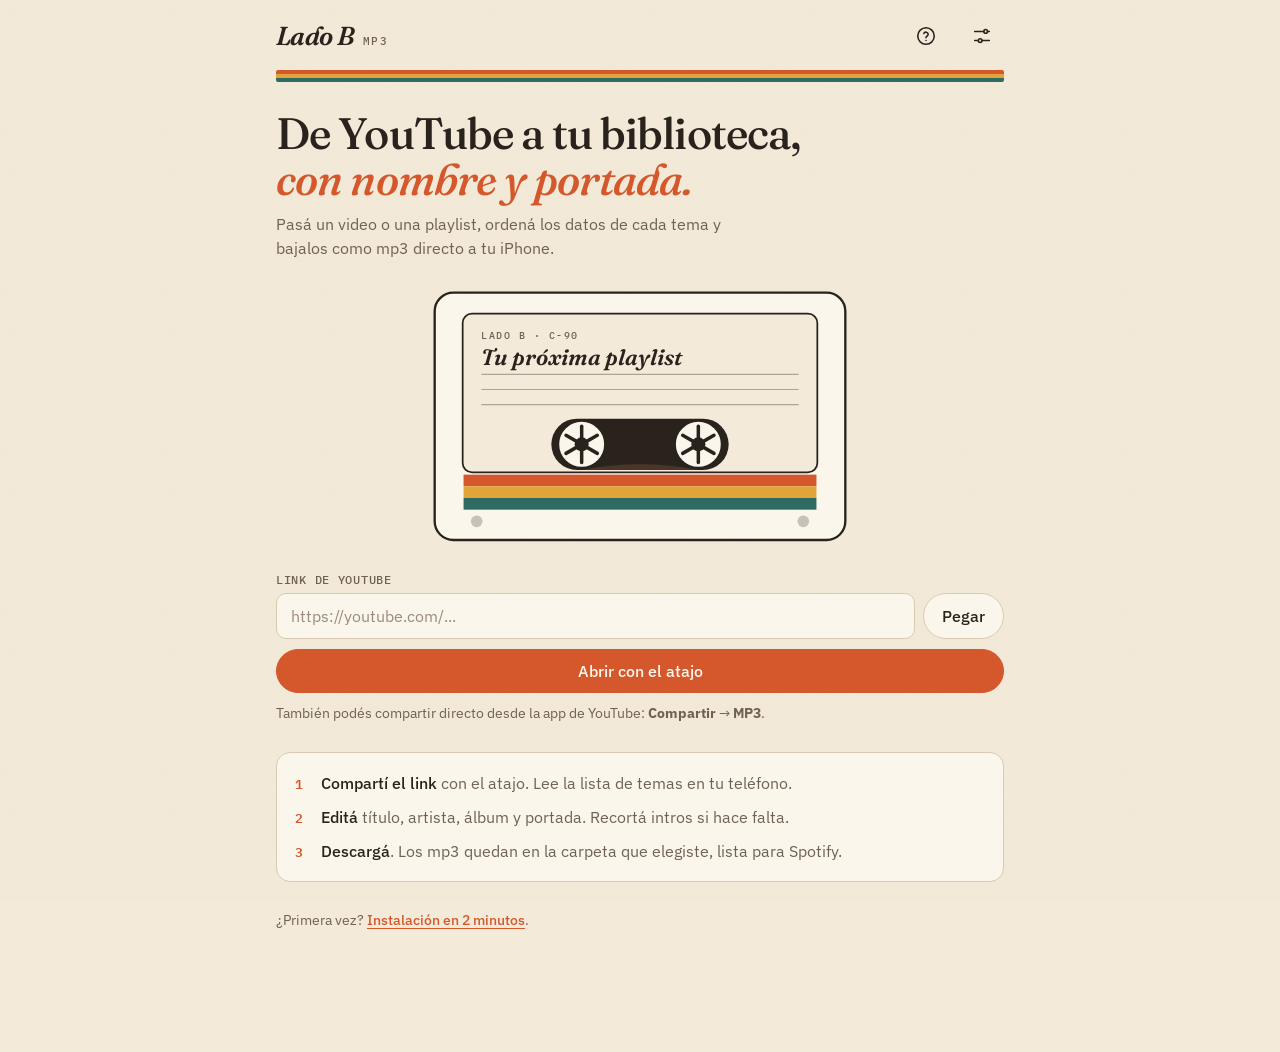
==== index.html @ 00c98a09 "Primera versión de Lado B Web estática para editar título, artista, álbum, portada y recortes de tem" ====
<!doctype html>
<html lang="es">
<head>
  <meta charset="utf-8">
  <meta name="viewport" content="width=device-width, initial-scale=1, viewport-fit=cover">
  <title>Lado B</title>
  <meta name="description" content="Pasá links de YouTube a mp3 con nombre, artista, álbum y portada, directo en tu iPhone.">
  <meta name="theme-color" content="#f3ead9" media="(prefers-color-scheme: light)">
  <meta name="theme-color" content="#1d1a17" media="(prefers-color-scheme: dark)">
  <meta name="apple-mobile-web-app-capable" content="yes">
  <meta name="apple-mobile-web-app-title" content="Lado B">
  <link rel="icon" href="assets/icono.svg" type="image/svg+xml">
  <link rel="apple-touch-icon" href="assets/icono-180.png">
  <link rel="preconnect" href="https://fonts.googleapis.com">
  <link rel="preconnect" href="https://fonts.gstatic.com" crossorigin>
  <link rel="stylesheet" href="https://fonts.googleapis.com/css2?family=Fraunces:ital,opsz,wght@0,9..144,500;0,9..144,600;1,9..144,500;1,9..144,600&family=IBM+Plex+Mono:wght@400;500;600&family=IBM+Plex+Sans:wght@400;500;600;700&display=swap">
  <link rel="stylesheet" href="assets/estilo.css">
</head>
<body>
  <div class="pagina">
    <header class="cabecera">
      <a class="marca" href="./" data-accion="inicio"><b>Lado B</b><span>mp3</span></a>
      <a class="icono" href="instalar.html" aria-label="Instalación y ayuda" title="Instalación y ayuda">
        <svg class="i" viewBox="0 0 24 24"><circle cx="12" cy="12" r="9"/><path d="M9.6 9.3a2.5 2.5 0 0 1 4.8.9c0 1.7-2.4 2.2-2.4 3.6M12 17h.01"/></svg>
      </a>
      <button class="icono" data-accion="ajustes" aria-label="Ajustes" title="Ajustes">
        <svg class="i" viewBox="0 0 24 24"><path d="M4 7h10M18 7h2M4 17h4M12 17h8"/><circle cx="16" cy="7" r="2"/><circle cx="10" cy="17" r="2"/></svg>
      </button>
    </header>
    <div class="rayas" aria-hidden="true"></div>
    <main id="app"></main>
  </div>

  <footer class="pie oculto" id="pie"></footer>
  <dialog class="hoja" id="hoja"></dialog>
  <input type="file" accept="image/*" id="archivo-tapa" class="sr" tabindex="-1">

  <noscript><p style="padding:16px">Lado B necesita JavaScript activado.</p></noscript>
  <script type="module" src="assets/app.js"></script>
</body>
</html>
---- assets/estilo.css ----
/* Lado B: papel crema, tinta cálida y las tres rayas de un casete de los 70. */

:root {
  --papel: #f3ead9;
  --papel-2: #ebe0cb;
  --carton: #fbf6ec;
  --tinta: #2a231d;
  --tinta-2: #6e6155;
  --tinta-3: #9a8b7c;
  --linea: #d8c9b0;
  --naranja: #d4582c;
  --naranja-tinta: #fff7ee;
  --mostaza: #e0a43a;
  --verde: #2f6b61;
  --rojo: #b2392a;
  --sombra: 0 1px 0 rgba(42, 35, 29, 0.06), 0 8px 24px -12px rgba(42, 35, 29, 0.25);
  --radio: 14px;
  --serif: "Fraunces", Georgia, serif;
  --sans: "IBM Plex Sans", system-ui, -apple-system, sans-serif;
  --mono: "IBM Plex Mono", ui-monospace, Menlo, monospace;
  color-scheme: light;
}

@media (prefers-color-scheme: dark) {
  :root:not([data-tema="claro"]) {
    --papel: #1d1a17;
    --papel-2: #26221e;
    --carton: #2c2723;
    --tinta: #f1e7d6;
    --tinta-2: #b4a694;
    --tinta-3: #85786b;
    --linea: #3d3630;
    --naranja: #e8703f;
    --naranja-tinta: #1d1a17;
    --mostaza: #e9b34e;
    --verde: #5fa596;
    --rojo: #e2604f;
    --sombra: 0 1px 0 rgba(0, 0, 0, 0.3), 0 10px 28px -14px rgba(0, 0, 0, 0.7);
    color-scheme: dark;
  }
}
:root[data-tema="oscuro"] {
  --papel: #1d1a17;
  --papel-2: #26221e;
  --carton: #2c2723;
  --tinta: #f1e7d6;
  --tinta-2: #b4a694;
  --tinta-3: #85786b;
  --linea: #3d3630;
  --naranja: #e8703f;
  --naranja-tinta: #1d1a17;
  --mostaza: #e9b34e;
  --verde: #5fa596;
  --rojo: #e2604f;
  --sombra: 0 1px 0 rgba(0, 0, 0, 0.3), 0 10px 28px -14px rgba(0, 0, 0, 0.7);
  color-scheme: dark;
}

* { box-sizing: border-box; }
html { -webkit-text-size-adjust: 100%; }
body {
  margin: 0;
  background: var(--papel);
  color: var(--tinta);
  font: 400 16px/1.5 var(--sans);
  -webkit-font-smoothing: antialiased;
  min-height: 100dvh;
}
/* Grano de papel, muy suave. */
body::before {
  content: "";
  position: fixed;
  inset: 0;
  pointer-events: none;
  opacity: 0.35;
  mix-blend-mode: multiply;
  background-image: url("data:image/svg+xml;utf8,<svg xmlns='http://www.w3.org/2000/svg' width='160' height='160'><filter id='n'><feTurbulence type='fractalNoise' baseFrequency='.9' numOctaves='2' stitchTiles='stitch'/><feColorMatrix values='0 0 0 0 .45 0 0 0 0 .38 0 0 0 0 .3 0 0 0 .09 0'/></filter><rect width='100%' height='100%' filter='url(%23n)'/></svg>");
  z-index: 0;
}
:root[data-tema="oscuro"] body::before { mix-blend-mode: screen; opacity: 0.15; }
@media (prefers-color-scheme: dark) {
  :root:not([data-tema="claro"]) body::before { mix-blend-mode: screen; opacity: 0.15; }
}

a { color: inherit; }
img { display: block; }
button, input, select, textarea { font: inherit; color: inherit; }
.mono { font-family: var(--mono); }
.oculto { display: none !important; }
.sr { position: absolute; width: 1px; height: 1px; overflow: hidden; clip: rect(0 0 0 0); }

/* ----------------------------------------------------------- estructura */

.pagina {
  position: relative;
  z-index: 1;
  max-width: 760px;
  margin: 0 auto;
  padding: 0 16px calc(120px + env(safe-area-inset-bottom));
}

.cabecera {
  display: flex;
  align-items: center;
  gap: 12px;
  padding: calc(14px + env(safe-area-inset-top)) 0 12px;
}
.marca {
  display: flex;
  align-items: baseline;
  gap: 8px;
  text-decoration: none;
  margin-right: auto;
}
.marca b {
  font: italic 600 26px/1 var(--serif);
  letter-spacing: -0.02em;
}
.marca span {
  font: 500 11px/1 var(--mono);
  letter-spacing: 0.12em;
  text-transform: uppercase;
  color: var(--tinta-2);
}
.rayas {
  height: 12px;
  border-radius: 2px;
  background: linear-gradient(var(--naranja) 0 33.3%, var(--mostaza) 33.3% 66.6%, var(--verde) 66.6%);
  margin-bottom: 20px;
}

/* --------------------------------------------------------------- botones */

.boton {
  display: inline-flex;
  align-items: center;
  justify-content: center;
  gap: 8px;
  min-height: 44px;
  padding: 0 18px;
  border-radius: 999px;
  border: 1.5px solid var(--tinta);
  background: transparent;
  font-weight: 500;
  text-decoration: none;
  cursor: pointer;
  white-space: nowrap;
  transition: transform 0.08s, background 0.15s;
}
.boton:active { transform: translateY(1px); }
.boton:disabled { opacity: 0.4; cursor: default; }
.boton.primario { background: var(--naranja); border-color: var(--naranja); color: var(--naranja-tinta); }
.boton.chico { min-height: 36px; padding: 0 14px; font-size: 14px; }
.boton.ancho { width: 100%; }
.boton.suave { border-color: var(--linea); background: var(--carton); }
.icono {
  display: inline-grid;
  place-items: center;
  width: 44px;
  height: 44px;
  border: 0;
  border-radius: 50%;
  background: transparent;
  cursor: pointer;
  color: var(--tinta);
  flex: none;
}
.icono:hover { background: var(--papel-2); }
.icono:disabled { opacity: 0.3; }
svg.i { width: 22px; height: 22px; fill: none; stroke: currentColor; stroke-width: 1.7; stroke-linecap: round; stroke-linejoin: round; }

.enlace {
  border: 0;
  background: none;
  padding: 0;
  color: var(--naranja);
  font-weight: 500;
  cursor: pointer;
  text-decoration: underline;
  text-underline-offset: 3px;
}

/* ------------------------------------------------------------- formularios */

.campo { display: grid; gap: 6px; }
.campo > span {
  display: flex;
  align-items: center;
  gap: 8px;
  font: 500 12px/1.2 var(--mono);
  letter-spacing: 0.06em;
  text-transform: uppercase;
  color: var(--tinta-2);
}
.campo small { color: var(--tinta-3); font-size: 13px; }
.entrada {
  width: 100%;
  min-height: 46px;
  padding: 10px 14px;
  border: 1.5px solid var(--linea);
  border-radius: 10px;
  background: var(--carton);
  font-size: 16px;
  outline: none;
  transition: border-color 0.15s;
}
.entrada:focus { border-color: var(--tinta); }
.entrada::placeholder { color: var(--tinta-3); }
.dos { display: grid; grid-template-columns: 1fr 1fr; gap: 12px; }
.tres { display: grid; grid-template-columns: 1fr 1fr 1fr; gap: 12px; }

.marca-n {
  display: inline-grid;
  place-items: center;
  width: 18px;
  height: 18px;
  border-radius: 50%;
  background: var(--tinta);
  color: var(--papel);
  font: 600 11px/1 var(--mono);
  letter-spacing: 0;
  flex: none;
}

.casilla {
  appearance: none;
  -webkit-appearance: none;
  width: 24px;
  height: 24px;
  margin: 0;
  border: 1.5px solid var(--tinta-3);
  border-radius: 7px;
  background: var(--carton);
  display: grid;
  place-items: center;
  cursor: pointer;
  flex: none;
}
.casilla:checked { background: var(--tinta); border-color: var(--tinta); }
.casilla:checked::after {
  content: "";
  width: 11px;
  height: 6px;
  border: solid var(--papel);
  border-width: 0 0 2px 2px;
  transform: translateY(-1px) rotate(-45deg);
}
.casilla:indeterminate { background: var(--tinta); border-color: var(--tinta); }
.casilla:indeterminate::after { content: ""; width: 10px; height: 2px; background: var(--papel); }

.segmentos {
  display: flex;
  padding: 3px;
  gap: 3px;
  border-radius: 12px;
  background: var(--papel-2);
}
.segmentos label { flex: 1; }
.segmentos input { position: absolute; opacity: 0; }
.segmentos span {
  display: grid;
  place-items: center;
  min-height: 40px;
  border-radius: 9px;
  font: 500 14px/1 var(--mono);
  cursor: pointer;
}
.segmentos input:checked + span { background: var(--carton); box-shadow: var(--sombra); }
.segmentos input:focus-visible + span { outline: 2px solid var(--naranja); }

.interruptor { display: flex; align-items: center; justify-content: space-between; gap: 16px; cursor: pointer; }
.interruptor input { appearance: none; -webkit-appearance: none; width: 50px; height: 30px; border-radius: 99px; background: var(--linea); position: relative; transition: background 0.2s; flex: none; cursor: pointer; margin: 0; }
.interruptor input::after { content: ""; position: absolute; top: 3px; left: 3px; width: 24px; height: 24px; border-radius: 50%; background: var(--carton); transition: transform 0.2s; box-shadow: 0 1px 3px rgba(0,0,0,.25); }
.interruptor input:checked { background: var(--verde); }
.interruptor input:checked::after { transform: translateX(20px); }

/* ---------------------------------------------------------------- casete */

.casete { width: 100%; max-width: 420px; margin: 0 auto; display: block; color: var(--tinta); }
.casete .carcasa { fill: var(--carton); stroke: currentColor; stroke-width: 2; }
.casete .etiqueta { fill: var(--papel); stroke: currentColor; stroke-width: 1.5; }
.casete .r1 { fill: var(--naranja); }
.casete .r2 { fill: var(--mostaza); }
.casete .r3 { fill: var(--verde); }
.casete .ventana { fill: var(--tinta); }
.casete .carrete { fill: var(--carton); stroke: currentColor; stroke-width: 1.5; }
.casete .cinta { fill: #4a3628; }
.casete .rayita { stroke: currentColor; stroke-width: 1; opacity: 0.35; }
.casete text { fill: currentColor; }
.casete .titulo-casete { font: italic 600 19px var(--serif); }
.casete .sub-casete { font: 500 9px var(--mono); letter-spacing: 0.14em; text-transform: uppercase; fill: var(--tinta-2); }
.casete .giro { transform-box: fill-box; transform-origin: center; }
.girando .casete .giro { animation: girar 2.4s linear infinite; }
@keyframes girar { to { transform: rotate(360deg); } }
@media (prefers-reduced-motion: reduce) { .girando .casete .giro { animation: none; } }

/* ----------------------------------------------------------- vista vacía */

.inicio { display: grid; gap: 28px; padding-top: 8px; }
.inicio h1 {
  font: 500 clamp(30px, 7vw, 44px)/1.05 var(--serif);
  letter-spacing: -0.02em;
  margin: 0;
  text-wrap: balance;
}
.inicio h1 em { color: var(--naranja); }
.inicio p.bajada { margin: 10px 0 0; color: var(--tinta-2); max-width: 46ch; }
.pegar { display: grid; gap: 10px; }
.pegar .fila { display: flex; gap: 8px; }
.pegar .fila .entrada { flex: 1; }
.pasos { list-style: none; margin: 0; padding: 0; display: grid; gap: 10px; counter-reset: paso; }
.pasos li { display: flex; gap: 12px; align-items: baseline; color: var(--tinta-2); counter-increment: paso; }
.pasos li::before { content: counter(paso); font: 600 13px var(--mono); color: var(--naranja); min-width: 14px; }
.pasos b { color: var(--tinta); font-weight: 500; }

.tarjeta {
  background: var(--carton);
  border: 1.5px solid var(--linea);
  border-radius: var(--radio);
  padding: 18px;
}
.tarjeta h2, .seccion-titulo {
  font: 500 12px/1 var(--mono);
  letter-spacing: 0.12em;
  text-transform: uppercase;
  color: var(--tinta-2);
  margin: 0 0 14px;
}
.recientes { list-style: none; margin: 0; padding: 0; }
.recientes li + li { border-top: 1px solid var(--linea); }
.recientes button {
  width: 100%;
  display: flex;
  align-items: center;
  gap: 12px;
  padding: 10px 0;
  border: 0;
  background: none;
  text-align: left;
  cursor: pointer;
}
.recientes img { width: 44px; height: 44px; border-radius: 6px; object-fit: cover; background: var(--papel-2); }
.recientes .t { font-weight: 500; overflow: hidden; text-overflow: ellipsis; white-space: nowrap; }
.recientes .s { font: 12px var(--mono); color: var(--tinta-3); }

/* ------------------------------------------------------------ lista */

.resumen { display: grid; gap: 18px; margin-bottom: 18px; }
.resumen .casete { max-width: 300px; }
.aviso {
  display: flex;
  gap: 12px;
  align-items: center;
  justify-content: space-between;
  flex-wrap: wrap;
  padding: 12px 14px;
  border-radius: 12px;
  background: color-mix(in srgb, var(--mostaza) 22%, var(--papel));
  border: 1.5px solid color-mix(in srgb, var(--mostaza) 60%, var(--papel));
  font-size: 15px;
}

.barra {
  position: sticky;
  top: 0;
  z-index: 5;
  display: flex;
  align-items: center;
  gap: 10px;
  padding: 10px 0;
  margin: 0 -16px;
  padding-inline: 16px;
  background: color-mix(in srgb, var(--papel) 92%, transparent);
  backdrop-filter: blur(10px);
  -webkit-backdrop-filter: blur(10px);
  border-bottom: 1px solid var(--linea);
}
.barra .cuenta { font: 500 13px var(--mono); color: var(--tinta-2); margin-right: auto; white-space: nowrap; }
.barra .boton.chico { padding: 0 12px; gap: 6px; }
.barra .boton svg.i { width: 18px; height: 18px; }

.temas { list-style: none; margin: 0; padding: 0; }
.tema {
  display: grid;
  grid-template-columns: auto 52px 1fr auto;
  align-items: center;
  gap: 12px;
  padding: 10px 4px;
  border-bottom: 1px solid var(--linea);
  cursor: pointer;
  border-radius: 8px;
}
.tema:hover { background: var(--papel-2); }
.tema .tapa { width: 52px; height: 52px; border-radius: 6px; object-fit: cover; background: var(--papel-2); }
.tema .info { min-width: 0; }
.tema .titulo, .tema .sub { overflow: hidden; text-overflow: ellipsis; white-space: nowrap; }
.tema .titulo { font-weight: 500; }
.tema .sub { font-size: 14px; color: var(--tinta-2); }
.tema .sub .falta { color: var(--rojo); }
.tema .meta { display: grid; justify-items: end; gap: 2px; font: 13px var(--mono); color: var(--tinta-2); }
.tema .nro { font: 12px var(--mono); color: var(--tinta-3); margin-right: 4px; }
.etiqueta-corte {
  font: 500 10px/1 var(--mono);
  letter-spacing: 0.06em;
  text-transform: uppercase;
  padding: 3px 6px;
  border-radius: 4px;
  background: color-mix(in srgb, var(--verde) 18%, transparent);
  color: var(--verde);
}
.tema.apagado .tapa, .tema.apagado .info { opacity: 0.45; }

.pie {
  position: fixed;
  left: 0;
  right: 0;
  bottom: 0;
  z-index: 10;
  padding: 12px 16px calc(12px + env(safe-area-inset-bottom));
  background: color-mix(in srgb, var(--papel) 94%, transparent);
  backdrop-filter: blur(12px);
  -webkit-backdrop-filter: blur(12px);
  border-top: 1px solid var(--linea);
}
.pie .adentro { max-width: 760px; margin: 0 auto; display: flex; align-items: center; gap: 14px; }
.pie .peso { font: 12px/1.3 var(--mono); color: var(--tinta-2); }
.pie .boton { margin-left: auto; }

/* ------------------------------------------------------------ hojas */

dialog.hoja {
  border: 0;
  padding: 0;
  margin: auto auto 0;
  width: 100%;
  max-width: 640px;
  max-height: 92dvh;
  border-radius: 22px 22px 0 0;
  background: var(--papel);
  color: var(--tinta);
  box-shadow: 0 -10px 40px rgba(0, 0, 0, 0.25);
  overflow: hidden;
}
dialog.hoja[open] { display: flex; flex-direction: column; animation: subir 0.22s ease-out; }
dialog.hoja::backdrop { background: rgba(20, 16, 12, 0.45); }
@keyframes subir { from { transform: translateY(40px); opacity: 0; } }
@media (min-width: 700px) {
  dialog.hoja { margin: auto; border-radius: 22px; max-height: 88dvh; }
}
.hoja-cabeza {
  display: flex;
  align-items: center;
  gap: 4px;
  padding: 10px 10px 10px 20px;
  border-bottom: 1px solid var(--linea);
}
.hoja-cabeza h2 { font: 600 20px/1.2 var(--serif); margin: 0 auto 0 0; }
.hoja-cabeza .pos { font: 13px var(--mono); color: var(--tinta-2); margin-right: 4px; }
.hoja-cuerpo { overflow-y: auto; padding: 20px; display: grid; gap: 22px; overscroll-behavior: contain; }
.hoja-pie {
  padding: 12px 20px calc(12px + env(safe-area-inset-bottom));
  border-top: 1px solid var(--linea);
  display: flex;
  gap: 10px;
}
.hoja-pie .boton { flex: 1; }
.bloque { display: grid; gap: 14px; }
.bloque + .bloque { padding-top: 22px; border-top: 1px dashed var(--linea); }
.nota { margin: 0; font-size: 14px; color: var(--tinta-2); }

/* -------------------------------------- vista previa (cómo se ve en Spotify) */

.vista {
  position: relative;
  display: grid;
  grid-template-columns: 136px 1fr;
  gap: 14px;
  align-items: center;
  padding: 16px;
  border-radius: var(--radio);
  background: #191512;
  color: #f4ece0;
}
.vista .disco {
  position: relative;
  width: 136px;
  height: 104px;
}
.vista .disco::before {
  /* el vinilo que asoma detrás de la tapa */
  content: "";
  position: absolute;
  top: 4px;
  left: 38px;
  width: 96px;
  height: 96px;
  border-radius: 50%;
  background:
    radial-gradient(circle, #111 0 3%, var(--naranja) 4% 30%, #0c0c0c 31% 33%, transparent 34%),
    repeating-radial-gradient(circle, #0e0e0e 0 1.5px, #333 1.5px 2.5px);
  box-shadow: 0 0 0 1px #3a322b;
}
.vista .disco img, .vista .disco .sin-tapa {
  position: relative;
  width: 100px;
  height: 100px;
  border-radius: 4px;
  object-fit: cover;
  box-shadow: 0 6px 16px rgba(0, 0, 0, 0.5);
  background: #2a2420;
}
.vista .sin-tapa { display: grid; place-items: center; font: 11px var(--mono); color: #9a8b7c; }
.vista .textos { min-width: 0; display: grid; gap: 4px; }
.vista .v-de { font: 500 10px/1.2 var(--mono); letter-spacing: 0.12em; text-transform: uppercase; color: #b4a694; }
.vista .v-titulo { font: 700 19px/1.2 var(--sans); overflow-wrap: anywhere; }
.vista .v-artista { font-size: 14px; color: #c9bcaa; }
.vista .vacio { color: #85786b; font-style: italic; font-weight: 400; }
.vista .marca-n { background: #f4ece0; color: #191512; width: 16px; height: 16px; font-size: 10px; vertical-align: 2px; margin-right: 6px; }
.vista .disco .marca-n { position: absolute; top: -6px; left: -6px; z-index: 2; }
.vista-pie { grid-column: 1 / -1; font: 11px/1.4 var(--mono); color: #9a8b7c; border-top: 1px solid #3a322b; padding-top: 10px; }

/* -------------------------------------------------------- portada / opciones */

.opciones-tapa { display: flex; gap: 10px; overflow-x: auto; padding-bottom: 4px; scrollbar-width: none; }
.opcion-tapa {
  flex: none;
  display: grid;
  gap: 6px;
  justify-items: center;
  width: 78px;
  border: 0;
  background: none;
  padding: 0;
  cursor: pointer;
  font: 11px var(--mono);
  color: var(--tinta-2);
}
.opcion-tapa .cuadro {
  width: 72px;
  height: 72px;
  border-radius: 8px;
  border: 2px solid transparent;
  outline: 1.5px solid var(--linea);
  background: var(--papel-2) center / cover no-repeat;
  display: grid;
  place-items: center;
  color: var(--tinta-2);
}
.opcion-tapa[aria-pressed="true"] .cuadro { border-color: var(--papel); outline: 2.5px solid var(--naranja); }
.opcion-tapa[aria-pressed="true"] { color: var(--tinta); }

.resultados { list-style: none; margin: 0; padding: 0; display: grid; gap: 4px; }
.resultados button {
  width: 100%;
  display: grid;
  grid-template-columns: 48px 1fr;
  gap: 12px;
  align-items: center;
  padding: 8px;
  border: 0;
  border-radius: 10px;
  background: none;
  text-align: left;
  cursor: pointer;
}
.resultados button:hover { background: var(--papel-2); }
.resultados img { width: 48px; height: 48px; border-radius: 6px; }
.resultados .t { font-weight: 500; }
.resultados .s { font-size: 13px; color: var(--tinta-2); }

/* -------------------------------------------------------------- recorte */

.reproductor {
  aspect-ratio: 16 / 9;
  border-radius: 12px;
  overflow: hidden;
  background: #111;
  display: grid;
  place-items: center;
}
.reproductor iframe, .reproductor > div { width: 100%; height: 100%; border: 0; }
.reproductor .boton { color: #f4ece0; border-color: #f4ece0; }
.tiempos { display: grid; grid-template-columns: 1fr 1fr; gap: 12px; }
.tiempo { display: grid; gap: 8px; }
.tiempo .acciones { display: grid; grid-template-columns: 1fr 1fr; gap: 6px; }
.linea-tiempo {
  position: relative;
  height: 10px;
  border-radius: 5px;
  background: var(--papel-2);
  overflow: hidden;
}
.linea-tiempo i { position: absolute; top: 0; bottom: 0; background: var(--verde); border-radius: 5px; }
.sugerencia {
  display: flex;
  gap: 12px;
  align-items: center;
  justify-content: space-between;
  padding: 12px 14px;
  border-radius: 12px;
  background: color-mix(in srgb, var(--verde) 14%, var(--papel));
  font-size: 14px;
}

/* --------------------------------------------------------------- listas de acciones */

.acciones-lista { list-style: none; margin: 0; padding: 0; }
.acciones-lista li + li { border-top: 1px solid var(--linea); }
.acciones-lista button {
  width: 100%;
  display: grid;
  grid-template-columns: 1fr auto;
  gap: 2px 12px;
  align-items: center;
  padding: 14px 2px;
  border: 0;
  background: none;
  text-align: left;
  cursor: pointer;
}
.acciones-lista .t { font-weight: 500; }
.acciones-lista .s { grid-column: 1; font-size: 14px; color: var(--tinta-2); }
.acciones-lista svg { grid-row: 1 / span 2; grid-column: 2; color: var(--tinta-3); }

.aviso-toast {
  position: fixed;
  left: 50%;
  bottom: calc(96px + env(safe-area-inset-bottom));
  transform: translateX(-50%);
  z-index: 50;
  max-width: calc(100% - 32px);
  padding: 12px 18px;
  border-radius: 12px;
  background: var(--tinta);
  color: var(--papel);
  font-size: 15px;
  box-shadow: var(--sombra);
  animation: subir 0.2s ease-out;
}

.cargando { display: inline-block; width: 16px; height: 16px; border: 2px solid currentColor; border-right-color: transparent; border-radius: 50%; animation: girar 0.7s linear infinite; }

/* ------------------------------------------------------------- guía */

.guia h1 { font: 500 clamp(30px, 7vw, 42px)/1.1 var(--serif); letter-spacing: -0.02em; margin: 0 0 10px; }
.guia h2 { font: 600 22px/1.2 var(--serif); margin: 0 0 8px; }
.guia p, .guia li { color: var(--tinta-2); }
.guia ol, .guia ul { padding-left: 20px; }
.guia li + li { margin-top: 6px; }
.guia b { color: var(--tinta); font-weight: 600; }
.guia .paso { display: grid; grid-template-columns: 44px 1fr; gap: 14px; }
.guia .num {
  width: 44px;
  height: 44px;
  border-radius: 50%;
  display: grid;
  place-items: center;
  font: 600 18px var(--mono);
  background: var(--tinta);
  color: var(--papel);
}
.guia .pasos-guia { display: grid; gap: 28px; margin: 28px 0; }
.guia details { border-top: 1px solid var(--linea); padding: 14px 0; }
.guia summary { cursor: pointer; font-weight: 500; }
.guia code { font: 14px var(--mono); background: var(--papel-2); padding: 2px 6px; border-radius: 4px; }
.guia .campos { display: grid; gap: 8px; margin: 14px 0 0; }
.guia .campos div { display: grid; grid-template-columns: 130px 1fr; gap: 12px; font-size: 15px; }
.guia .campos dt { font: 500 12px/1.6 var(--mono); text-transform: uppercase; letter-spacing: 0.06em; color: var(--tinta); }
.guia .campos dd { margin: 0; color: var(--tinta-2); }

@media (max-width: 420px) {
  .tema { grid-template-columns: auto 46px 1fr auto; gap: 10px; }
  .tema .tapa { width: 46px; height: 46px; }
  .vista { grid-template-columns: 116px 1fr; }
  .vista .disco { width: 116px; height: 88px; }
  .vista .disco img, .vista .disco .sin-tapa { width: 88px; height: 88px; }
  .vista .disco::before { width: 82px; height: 82px; left: 32px; top: 3px; }
  .tres { grid-template-columns: 1fr 1fr; }
  .guia .campos div { grid-template-columns: 1fr; gap: 2px; }
}
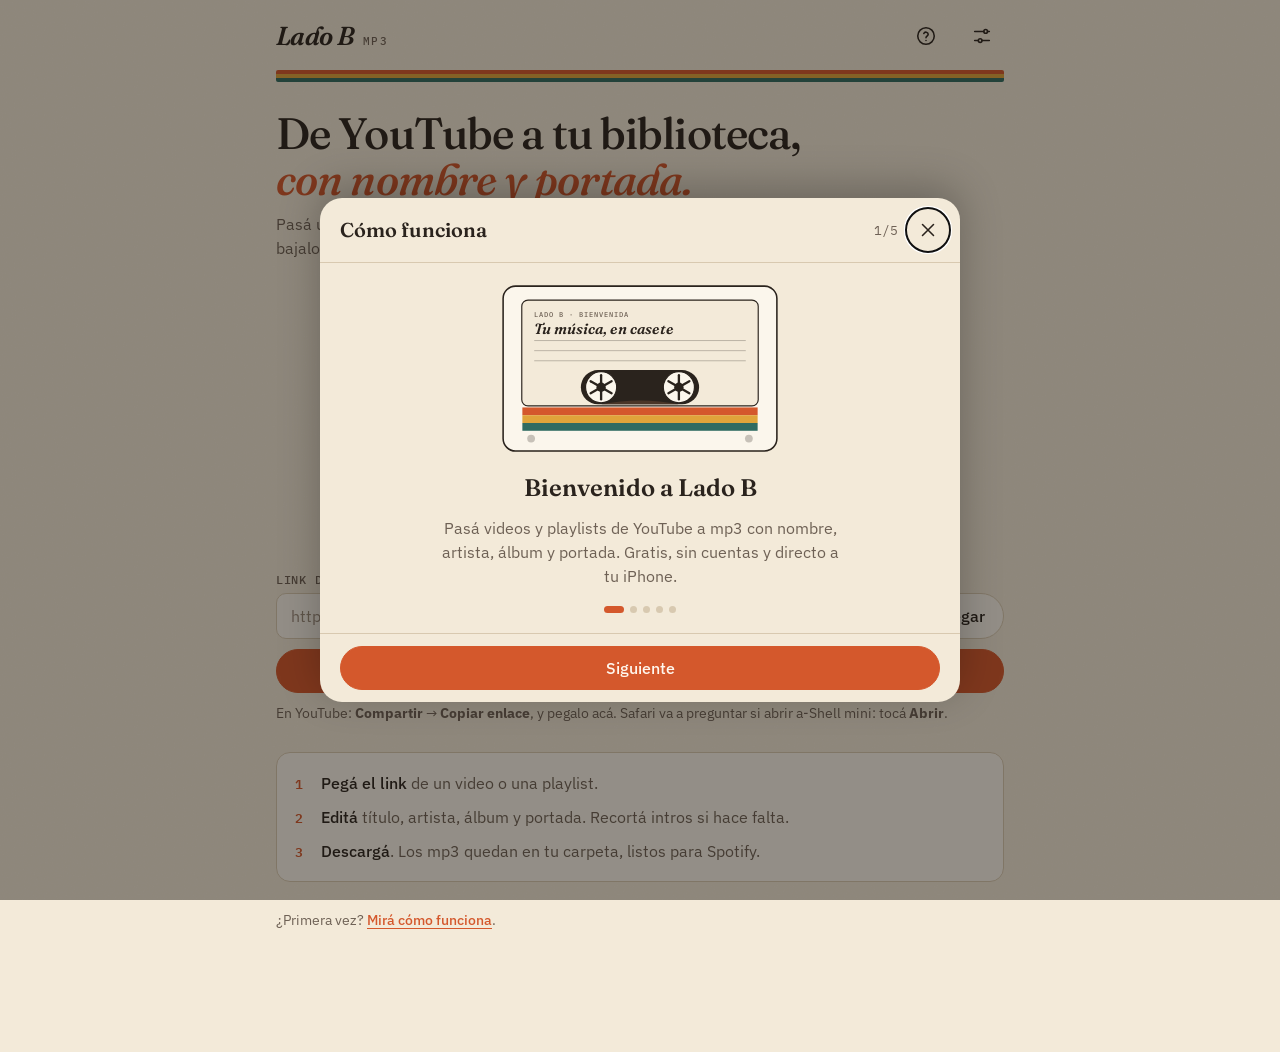
==== commit fb0b9202: "Versión sin atajo: la página llama directo a a-Shell mini - La web abre ashellmini:// con un comando" ====
--- a/index.html
+++ b/index.html
@@ -20,9 +20,9 @@
   <div class="pagina">
     <header class="cabecera">
       <a class="marca" href="./" data-accion="inicio"><b>Lado B</b><span>mp3</span></a>
-      <a class="icono" href="instalar.html" aria-label="Instalación y ayuda" title="Instalación y ayuda">
+      <button class="icono" data-accion="tutorial" aria-label="Cómo funciona" title="Cómo funciona">
         <svg class="i" viewBox="0 0 24 24"><circle cx="12" cy="12" r="9"/><path d="M9.6 9.3a2.5 2.5 0 0 1 4.8.9c0 1.7-2.4 2.2-2.4 3.6M12 17h.01"/></svg>
-      </a>
+      </button>
       <button class="icono" data-accion="ajustes" aria-label="Ajustes" title="Ajustes">
         <svg class="i" viewBox="0 0 24 24"><path d="M4 7h10M18 7h2M4 17h4M12 17h8"/><circle cx="16" cy="7" r="2"/><circle cx="10" cy="17" r="2"/></svg>
       </button>
--- a/assets/estilo.css
+++ b/assets/estilo.css
@@ -380,9 +380,60 @@
 .barra .boton svg.i { width: 18px; height: 18px; }
 
 .temas { list-style: none; margin: 0; padding: 0; }
+/* --------------------------------------------------------------- tutorial */
+
+.tutorial { display: grid; gap: 14px; text-align: center; justify-items: center; }
+.tutorial h3 { font: 600 24px/1.15 var(--serif); margin: 6px 0 0; }
+.tutorial p { margin: 0; color: var(--tinta-2); max-width: 40ch; }
+.tutorial-visual { width: 100%; min-height: 150px; display: grid; place-items: center; }
+.tutorial-visual .casete { max-width: 280px; }
+.puntos { display: flex; gap: 6px; margin-top: 4px; }
+.puntos i { width: 7px; height: 7px; border-radius: 50%; background: var(--linea); }
+.puntos i.activo { background: var(--naranja); width: 20px; border-radius: 4px; }
+
+.mock { width: 100%; max-width: 300px; border-radius: 16px; font-family: var(--sans); box-shadow: var(--sombra); }
+.mock .si { color: #0a84ff; font-weight: 600; }
+.mock-app {
+  display: flex; align-items: center; gap: 14px; padding: 16px;
+  background: var(--carton); border: 1.5px solid var(--linea); text-align: left;
+}
+.mock-app b { display: block; }
+.mock-app small { color: var(--tinta-2); }
+.mock-icono {
+  width: 60px; height: 60px; border-radius: 14px; flex: none;
+  display: grid; place-items: center;
+  background: #1c1c1e; color: #f5c542; font: 600 20px var(--mono);
+}
+.mock-alerta { background: rgba(242, 242, 247, 0.96); color: #1c1c1e; overflow: hidden; }
+.mock-alerta p { margin: 0; padding: 18px 16px; font-size: 15px; font-weight: 600; color: #1c1c1e; }
+.mock-alerta div { display: grid; grid-template-columns: 1fr 1fr; border-top: 1px solid #c6c6c8; }
+.mock-alerta span { padding: 12px; color: #0a84ff; }
+.mock-alerta span + span { border-left: 1px solid #c6c6c8; }
+.mock-ruta {
+  display: flex; align-items: center; justify-content: center; gap: 10px; padding: 18px;
+  background: var(--carton); border: 1.5px solid var(--linea); font-size: 17px;
+}
+.mock-ruta .flecha { color: var(--tinta-3); }
+.mock-ajuste {
+  display: flex; align-items: center; gap: 14px; padding: 16px; text-align: left;
+  background: #181818; color: #fff; font-size: 15px;
+}
+.mock-interruptor { flex: none; width: 46px; height: 28px; border-radius: 14px; background: #1ed760; position: relative; }
+.mock-interruptor::after { content: ""; position: absolute; top: 3px; right: 3px; width: 22px; height: 22px; border-radius: 50%; background: #fff; }
+
+.pista { margin: 14px 0 4px; }
+.tema .editar { color: var(--tinta-3); display: grid; place-items: center; }
+.tema .editar svg.i { width: 18px; height: 18px; }
+.etiqueta-corte.guardado { background: color-mix(in srgb, var(--naranja) 16%, transparent); color: var(--naranja); }
+.exito { display: grid; gap: 14px; text-align: center; }
+.exito .casete { max-width: 260px; }
+.exito p { margin: 0; color: var(--tinta-2); }
+.fallos { list-style: none; margin: 0; padding: 0; display: grid; gap: 10px; }
+.fallos li { display: grid; gap: 2px; padding: 10px 12px; border-radius: 10px; background: var(--papel-2); }
+.fallos span { font: 13px/1.4 var(--mono); color: var(--tinta-2); overflow-wrap: anywhere; }
 .tema {
   display: grid;
-  grid-template-columns: auto 52px 1fr auto;
+  grid-template-columns: auto 52px 1fr auto 18px;
   align-items: center;
   gap: 12px;
   padding: 10px 4px;
@@ -669,7 +720,7 @@
 .guia .campos dd { margin: 0; color: var(--tinta-2); }
 
 @media (max-width: 420px) {
-  .tema { grid-template-columns: auto 46px 1fr auto; gap: 10px; }
+  .tema { grid-template-columns: auto 46px 1fr auto 16px; gap: 10px; }
   .tema .tapa { width: 46px; height: 46px; }
   .vista { grid-template-columns: 116px 1fr; }
   .vista .disco { width: 116px; height: 88px; }
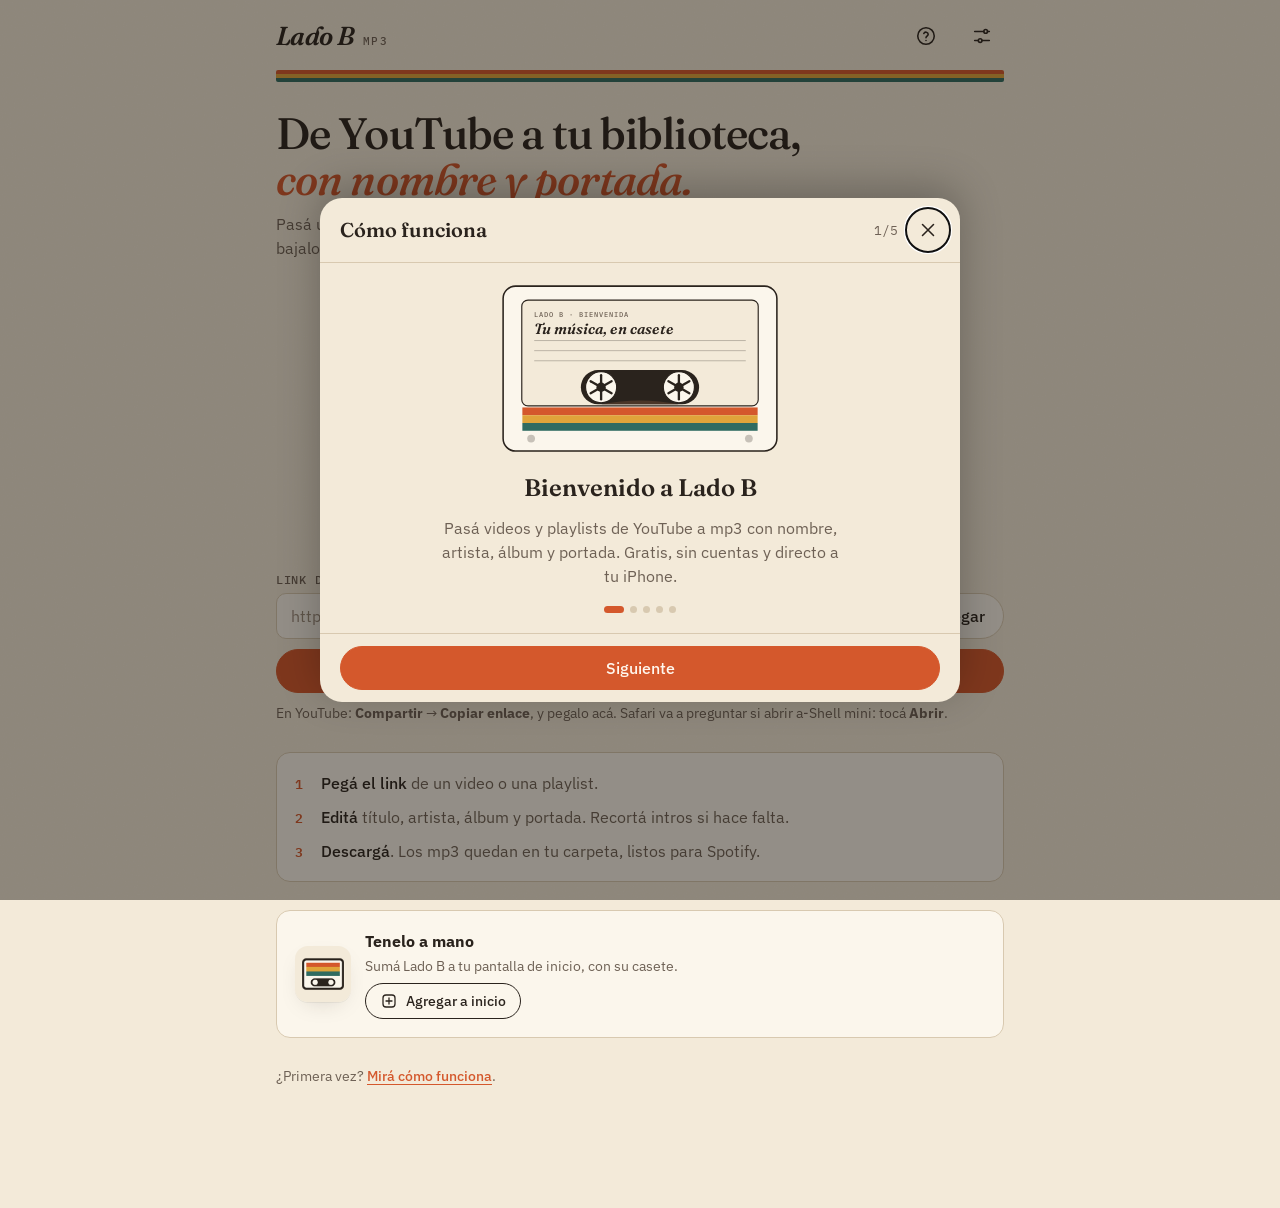
==== commit 1f0e5403: "Sacar iTunes y sumar el botón Agregar a inicio - Se quita la búsqueda en iTunes del editor y de la e" ====
--- a/index.html
+++ b/index.html
@@ -7,10 +7,10 @@
   <meta name="description" content="Pasá links de YouTube a mp3 con nombre, artista, álbum y portada, directo en tu iPhone.">
   <meta name="theme-color" content="#f3ead9" media="(prefers-color-scheme: light)">
   <meta name="theme-color" content="#1d1a17" media="(prefers-color-scheme: dark)">
-  <meta name="apple-mobile-web-app-capable" content="yes">
   <meta name="apple-mobile-web-app-title" content="Lado B">
   <link rel="icon" href="assets/icono.svg" type="image/svg+xml">
   <link rel="apple-touch-icon" href="assets/icono-180.png">
+  <link rel="manifest" href="manifest.webmanifest">
   <link rel="preconnect" href="https://fonts.googleapis.com">
   <link rel="preconnect" href="https://fonts.gstatic.com" crossorigin>
   <link rel="stylesheet" href="https://fonts.googleapis.com/css2?family=Fraunces:ital,opsz,wght@0,9..144,500;0,9..144,600;1,9..144,500;1,9..144,600&family=IBM+Plex+Mono:wght@400;500;600&family=IBM+Plex+Sans:wght@400;500;600;700&display=swap">
--- a/assets/estilo.css
+++ b/assets/estilo.css
@@ -296,7 +296,7 @@
 
 /* ----------------------------------------------------------- vista vacía */
 
-.inicio { display: grid; gap: 28px; padding-top: 8px; }
+.inicio { display: grid; grid-template-columns: minmax(0, 1fr); gap: 28px; padding-top: 8px; }
 .inicio h1 {
   font: 500 clamp(30px, 7vw, 44px)/1.05 var(--serif);
   letter-spacing: -0.02em;
@@ -420,6 +420,32 @@
 }
 .mock-interruptor { flex: none; width: 46px; height: 28px; border-radius: 14px; background: #1ed760; position: relative; }
 .mock-interruptor::after { content: ""; position: absolute; top: 3px; right: 3px; width: 22px; height: 22px; border-radius: 50%; background: #fff; }
+
+/* -------------------------------------------------------- agregar a inicio */
+
+.agregar { display: grid; grid-template-columns: 56px 1fr; gap: 6px 14px; align-items: center; }
+.agregar img { width: 56px; height: 56px; border-radius: 13px; box-shadow: var(--sombra); grid-row: span 2; }
+.agregar b { display: block; }
+.agregar small { color: var(--tinta-2); font-size: 14px; }
+.agregar .boton { grid-column: 2; justify-self: start; }
+.agregar .boton svg.i { width: 18px; height: 18px; }
+
+.inicio-vista {
+  display: flex; justify-content: center; gap: 22px; padding: 22px 16px 18px;
+  border-radius: 18px;
+  background: linear-gradient(160deg, #2f6b61, #1d1a17 70%);
+}
+.inicio-vista > span { display: grid; justify-items: center; gap: 6px; }
+.app-ladob img { width: 64px; height: 64px; border-radius: 15px; box-shadow: 0 6px 16px rgba(0, 0, 0, 0.4); }
+.app-ladob small { color: #fff; font-size: 12px; }
+.app-falsa i:first-child { display: block; width: 64px; height: 64px; border-radius: 15px; background: rgba(255, 255, 255, 0.16); }
+.app-falsa i:last-child { display: block; width: 40px; height: 8px; border-radius: 4px; background: rgba(255, 255, 255, 0.16); margin-top: 4px; }
+.chip {
+  display: inline-grid; place-items: center; vertical-align: -6px;
+  width: 26px; height: 26px; border-radius: 7px;
+  background: var(--papel-2); color: #0a84ff;
+}
+.chip svg.i { width: 17px; height: 17px; }
 
 .pista { margin: 14px 0 4px; }
 .tema .editar { color: var(--tinta-3); display: grid; place-items: center; }
@@ -600,25 +626,6 @@
 .opcion-tapa[aria-pressed="true"] .cuadro { border-color: var(--papel); outline: 2.5px solid var(--naranja); }
 .opcion-tapa[aria-pressed="true"] { color: var(--tinta); }
 
-.resultados { list-style: none; margin: 0; padding: 0; display: grid; gap: 4px; }
-.resultados button {
-  width: 100%;
-  display: grid;
-  grid-template-columns: 48px 1fr;
-  gap: 12px;
-  align-items: center;
-  padding: 8px;
-  border: 0;
-  border-radius: 10px;
-  background: none;
-  text-align: left;
-  cursor: pointer;
-}
-.resultados button:hover { background: var(--papel-2); }
-.resultados img { width: 48px; height: 48px; border-radius: 6px; }
-.resultados .t { font-weight: 500; }
-.resultados .s { font-size: 13px; color: var(--tinta-2); }
-
 /* -------------------------------------------------------------- recorte */
 
 .reproductor {
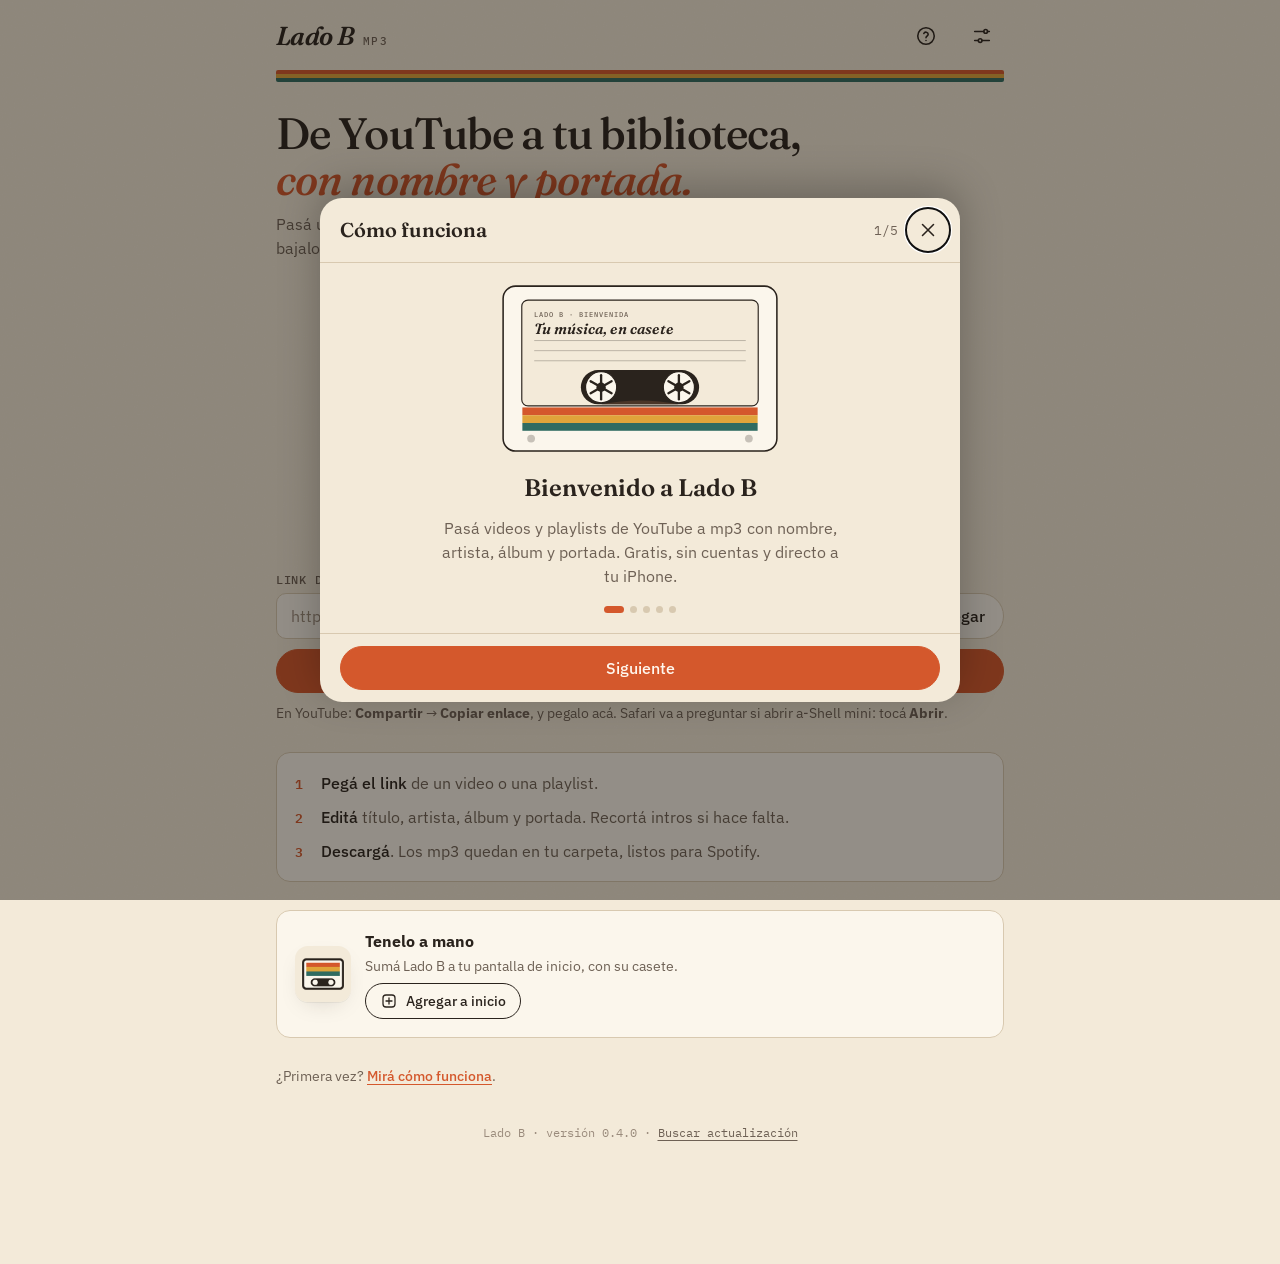
==== commit 3694cb53: "Mostrar la versión y actualizar la página sola - Al pie de la página se ve "Lado B · versión X" con " ====
--- a/index.html
+++ b/index.html
@@ -29,6 +29,7 @@
     </header>
     <div class="rayas" aria-hidden="true"></div>
     <main id="app"></main>
+    <p class="version" id="version"></p>
   </div>
 
   <footer class="pie oculto" id="pie"></footer>
--- a/assets/estilo.css
+++ b/assets/estilo.css
@@ -447,6 +447,19 @@
 }
 .chip svg.i { width: 17px; height: 17px; }
 
+details.recorte { padding-top: 22px; border-top: 1px dashed var(--linea); }
+details.recorte > summary { cursor: pointer; margin: 0; list-style-position: inside; }
+details.recorte > summary .nota { text-transform: none; letter-spacing: 0; font-family: var(--sans); }
+details.recorte[open] > summary { margin-bottom: 14px; }
+
+.version {
+  margin: 36px 0 0;
+  text-align: center;
+  font: 12px/1.6 var(--mono);
+  color: var(--tinta-3);
+}
+.version .enlace { font: inherit; color: var(--tinta-2); }
+
 .pista { margin: 14px 0 4px; }
 .tema .editar { color: var(--tinta-3); display: grid; place-items: center; }
 .tema .editar svg.i { width: 18px; height: 18px; }
